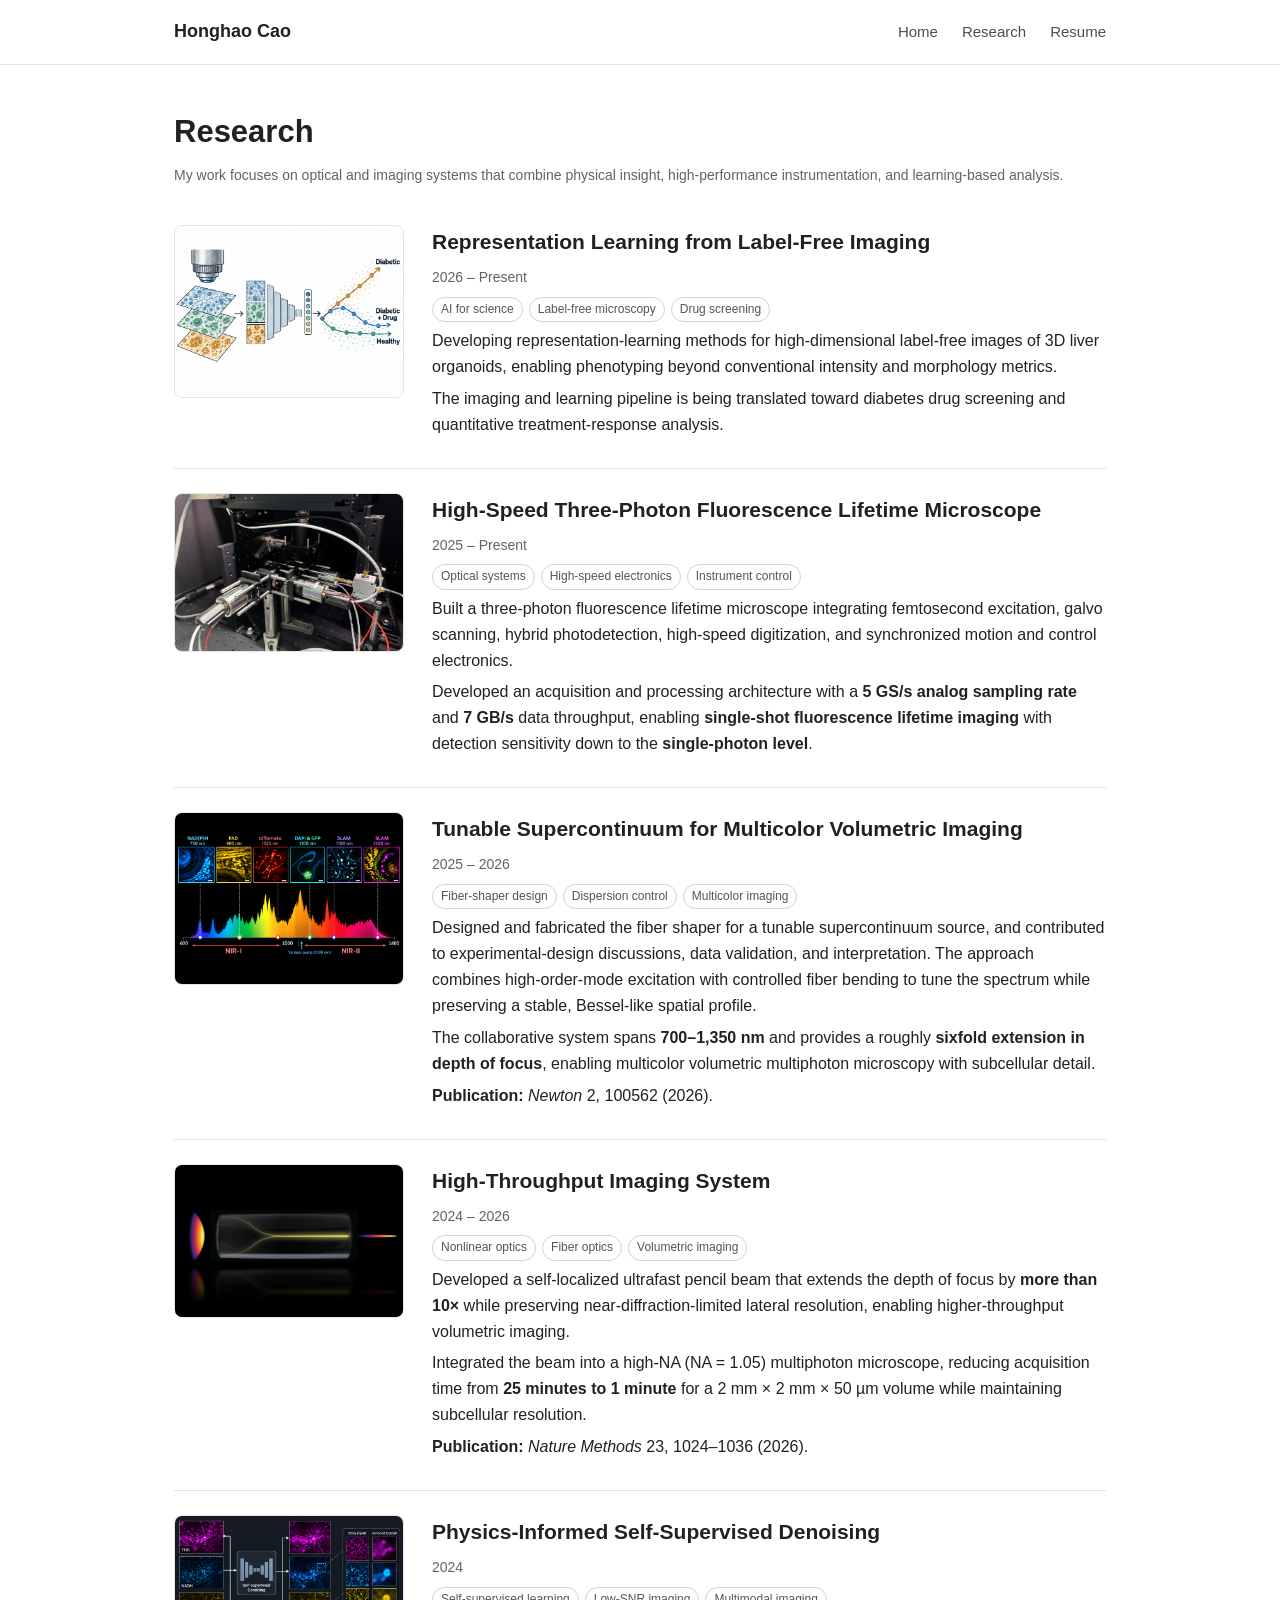
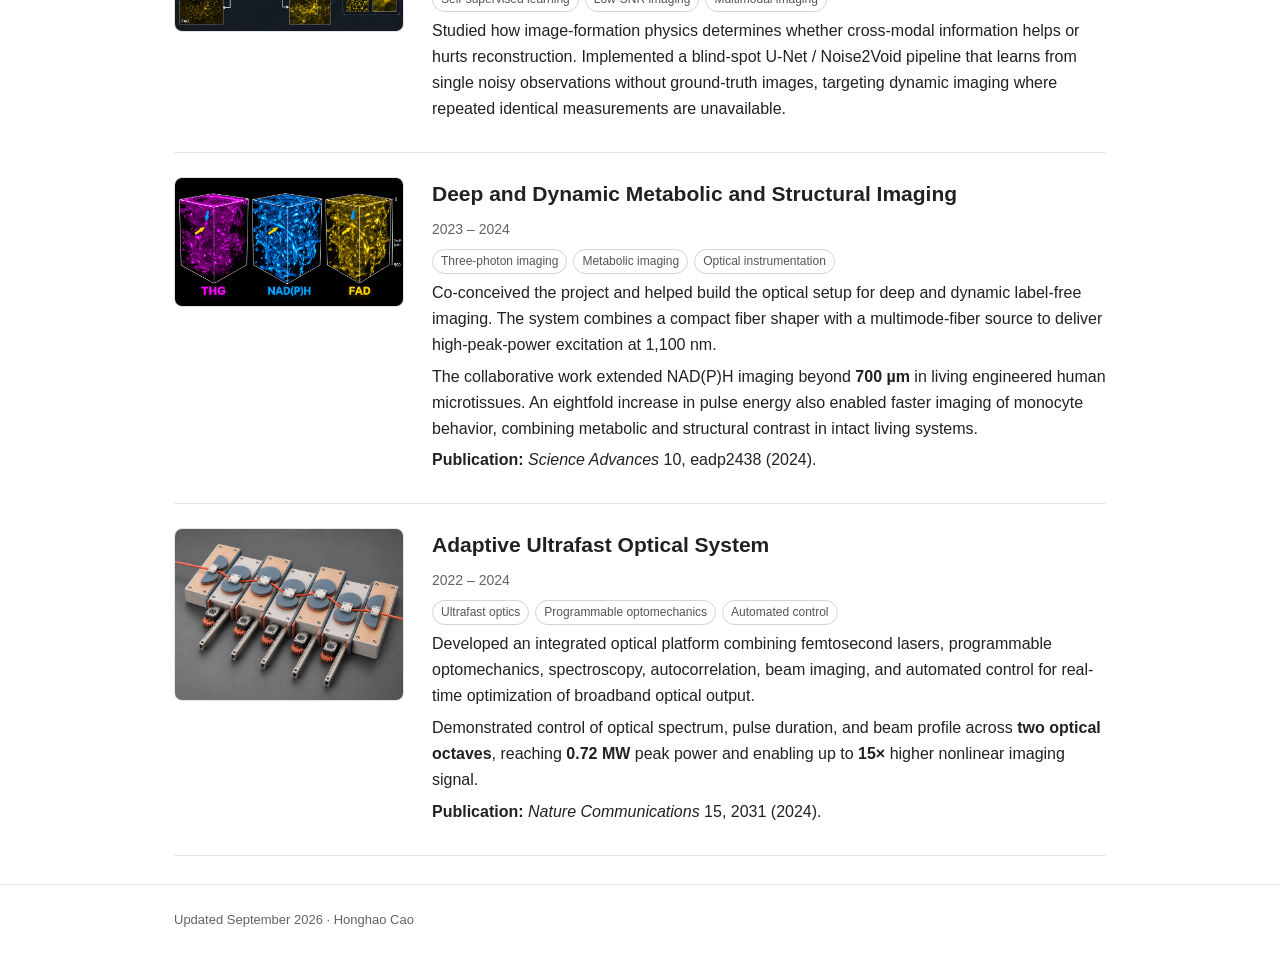
==== research.html @ 286f8673 "Initial website" ====
<!doctype html><html lang="en"><head><meta charset="utf-8"><meta name="viewport" content="width=device-width,initial-scale=1"><meta name="description" content="Research by Honghao Cao, an MIT EECS PhD Candidate developing optical and imaging systems, precision instruments, and learning-based imaging methods."><title>Research | Honghao Cao</title><link rel="stylesheet" href="assets/style.css"></head><body><header><div class="wrap nav"><a class="brand" href="index.html">Honghao Cao</a><nav><a href="index.html">Home</a><a href="research.html">Research</a><a href="assets/Honghao_Cao_Resume.pdf">Resume</a></nav></div></header><main class="wrap"><h1 class="page-title">Research</h1><p class="small">My work focuses on optical and imaging systems that combine physical insight, high-performance instrumentation, and learning-based analysis.</p>
<div class="project" id="repr"><img src="assets/representation.png" alt="Representation learning for label-free microscopy" loading="lazy"><div><h2>Representation Learning from Label-Free Imaging</h2><p class="small">2026 – Present</p><p><span class="tag">AI for science</span><span class="tag">Label-free microscopy</span><span class="tag">Drug screening</span></p><p>Developing representation-learning methods for high-dimensional label-free images of 3D liver organoids, enabling phenotyping beyond conventional intensity and morphology metrics.</p><p>The imaging and learning pipeline is being translated toward diabetes drug screening and quantitative treatment-response analysis.</p></div></div>
<div class="project" id="flim"><img src="assets/flim.jpg" alt="High-speed three-photon fluorescence lifetime microscope" loading="lazy"><div><h2>High-Speed Three-Photon Fluorescence Lifetime Microscope</h2><p class="small">2025 – Present</p><p><span class="tag">Optical systems</span><span class="tag">High-speed electronics</span><span class="tag">Instrument control</span></p><p>Built a three-photon fluorescence lifetime microscope integrating femtosecond excitation, galvo scanning, hybrid photodetection, high-speed digitization, and synchronized motion and control electronics.</p><p>Developed an acquisition and processing architecture with a <strong>5 GS/s analog sampling rate</strong> and <strong>7 GB/s</strong> data throughput, enabling <strong>single-shot fluorescence lifetime imaging</strong> with detection sensitivity down to the <strong>single-photon level</strong>.</p></div></div>
<div class="project" id="supercontinuum"><div><img src="assets/tunable-supercontinuum.png" alt="Graphical abstract showing bending-controlled spectra and multicolor extended-depth-of-focus imaging" loading="lazy"></div><div><h2>Tunable Supercontinuum for Multicolor Volumetric Imaging</h2><p class="small">2025 – 2026</p><p><span class="tag">Fiber-shaper design</span><span class="tag">Dispersion control</span><span class="tag">Multicolor imaging</span></p><p>Designed and fabricated the fiber shaper for a tunable supercontinuum source, and contributed to experimental-design discussions, data validation, and interpretation. The approach combines high-order-mode excitation with controlled fiber bending to tune the spectrum while preserving a stable, Bessel-like spatial profile.</p><p>The collaborative system spans <strong>700–1,350 nm</strong> and provides a roughly <strong>sixfold extension in depth of focus</strong>, enabling multicolor volumetric multiphoton microscopy with subcellular detail.</p><p><strong>Publication:</strong> <em>Newton</em> 2, 100562 (2026).</p></div></div>
<div class="project" id="pencil"><img src="assets/pencil-beam.png" alt="Self-localized ultrafast pencil beam" loading="lazy"><div><h2>High-Throughput Imaging System</h2><p class="small">2024 – 2026</p><p><span class="tag">Nonlinear optics</span><span class="tag">Fiber optics</span><span class="tag">Volumetric imaging</span></p><p>Developed a self-localized ultrafast pencil beam that extends the depth of focus by <strong>more than 10×</strong> while preserving near-diffraction-limited lateral resolution, enabling higher-throughput volumetric imaging.</p><p>Integrated the beam into a high-NA (NA = 1.05) multiphoton microscope, reducing acquisition time from <strong>25 minutes to 1 minute</strong> for a 2 mm × 2 mm × 50 µm volume while maintaining subcellular resolution.</p><p><strong>Publication:</strong> <em>Nature Methods</em> 23, 1024–1036 (2026).</p></div></div>
<div class="project" id="denoising"><img src="assets/denoising.png" alt="Physics-informed self-supervised denoising" loading="lazy"><div><h2>Physics-Informed Self-Supervised Denoising</h2><p class="small">2024</p><p><span class="tag">Self-supervised learning</span><span class="tag">Low-SNR imaging</span><span class="tag">Multimodal imaging</span></p><p>Studied how image-formation physics determines whether cross-modal information helps or hurts reconstruction. Implemented a blind-spot U-Net / Noise2Void pipeline that learns from single noisy observations without ground-truth images, targeting dynamic imaging where repeated identical measurements are unavailable.</p></div></div>
<div class="project" id="deep-metabolic"><div><img src="assets/deep-metabolic-imaging.png" alt="Fiber-based excitation system and label-free metabolic and structural images" loading="lazy"></div><div><h2>Deep and Dynamic Metabolic and Structural Imaging</h2><p class="small">2023 – 2024</p><p><span class="tag">Three-photon imaging</span><span class="tag">Metabolic imaging</span><span class="tag">Optical instrumentation</span></p><p>Co-conceived the project and helped build the optical setup for deep and dynamic label-free imaging. The system combines a compact fiber shaper with a multimode-fiber source to deliver high-peak-power excitation at 1,100 nm.</p><p>The collaborative work extended NAD(P)H imaging beyond <strong>700 µm</strong> in living engineered human microtissues. An eightfold increase in pulse energy also enabled faster imaging of monocyte behavior, combining metabolic and structural contrast in intact living systems.</p><p><strong>Publication:</strong> <em>Science Advances</em> 10, eadp2438 (2024).</p></div></div>
<div class="project" id="adaptive"><img src="assets/fiber-shaper.png" alt="Programmable fiber-shaping optical platform" loading="lazy"><div><h2>Adaptive Ultrafast Optical System</h2><p class="small">2022 – 2024</p><p><span class="tag">Ultrafast optics</span><span class="tag">Programmable optomechanics</span><span class="tag">Automated control</span></p><p>Developed an integrated optical platform combining femtosecond lasers, programmable optomechanics, spectroscopy, autocorrelation, beam imaging, and automated control for real-time optimization of broadband optical output.</p><p>Demonstrated control of optical spectrum, pulse duration, and beam profile across <strong>two optical octaves</strong>, reaching <strong>0.72 MW</strong> peak power and enabling up to <strong>15×</strong> higher nonlinear imaging signal.</p><p><strong>Publication:</strong> <em>Nature Communications</em> 15, 2031 (2024).</p></div></div>
</main><footer class="footer"><div class="wrap">Updated September 2026 · Honghao Cao</div></footer></body></html>
---- assets/style.css ----
:root{--ink:#202124;--muted:#5f6368;--line:#e1e4e8;--link:#1a5fb4;--bg:#fff;--soft:#f7f8fa;--max:980px}
*{box-sizing:border-box} html{scroll-behavior:smooth} body{margin:0;background:var(--bg);color:var(--ink);font:16px/1.62 -apple-system,BlinkMacSystemFont,"Segoe UI",Roboto,Helvetica,Arial,sans-serif}
a{color:var(--link);text-decoration:none}a:hover{text-decoration:underline}.wrap{max-width:var(--max);margin:auto;padding:0 24px}
header{border-bottom:1px solid var(--line);background:rgba(255,255,255,.96);position:sticky;top:0;z-index:10}.nav{height:64px;display:flex;align-items:center;justify-content:space-between}.brand{font-size:18px;font-weight:650;color:var(--ink)}nav a{color:#4b4f52;margin-left:24px;font-size:15px}.hero{display:grid;grid-template-columns:230px 1fr;gap:44px;padding:56px 0 26px}.portrait{width:220px;border-radius:10px;border:1px solid var(--line)}h1{font-size:34px;line-height:1.2;margin:0 0 6px;font-weight:680}.subtitle{color:var(--muted);font-size:18px;margin-bottom:22px}.lead p{margin:0 0 13px}.links{display:flex;flex-wrap:wrap;gap:16px;margin:18px 0 8px}.links a{font-weight:550}.callout{margin-top:18px;padding:12px 14px;border-left:3px solid #80868b;background:var(--soft)}
section{padding:28px 0}.section-title{font-size:25px;margin:0 0 18px;font-weight:650}.cards{display:grid;grid-template-columns:repeat(3,1fr);gap:16px}.card{border:1px solid var(--line);border-radius:9px;overflow:hidden;background:#fff}.card img{width:100%;display:block;aspect-ratio:1.7/1;object-fit:cover}.card-body{padding:14px}.card h3{color:#000;font-size:17px;margin:0 0 6px}.card p{font-size:14px;color:var(--muted);margin:0}.news{margin:0;padding-left:21px}.news li{margin:9px 0;padding-left:98px;position:relative}.news .date{position:absolute;left:0;top:0;width:82px;white-space:nowrap;color:var(--muted);font-variant-numeric:tabular-nums}.news-text{display:block;overflow-wrap:anywhere}.pub{padding:15px 0;border-bottom:1px solid var(--line)}.pub:first-child{border-top:1px solid var(--line)}.pub-title{font-weight:620}.meta{color:var(--muted);font-size:14px}.tag{display:inline-block;border:1px solid #cfd4d9;border-radius:999px;padding:2px 8px;margin-right:6px;font-size:12px;color:#555}.page-title{font-size:31px;margin:48px 0 8px}.project{display:grid;grid-template-columns:230px 1fr;gap:28px;padding:24px 0;border-bottom:1px solid var(--line)}.project img{width:230px;border:1px solid var(--line);border-radius:8px}.project h2{margin:0 0 7px;font-size:21px}.project p{margin:6px 0}.footer{border-top:1px solid var(--line);color:var(--muted);font-size:13px;padding:24px 0 36px;margin-top:28px}.small{font-size:14px;color:var(--muted)}
@media(max-width:760px){.hero{grid-template-columns:1fr;gap:22px;padding-top:34px}.portrait{width:180px}.cards{grid-template-columns:1fr}.project{grid-template-columns:1fr}.project img{width:100%}nav a{margin-left:14px}.nav{height:auto;padding:14px 0;align-items:flex-start;gap:14px}nav{text-align:right}h1{font-size:30px}}
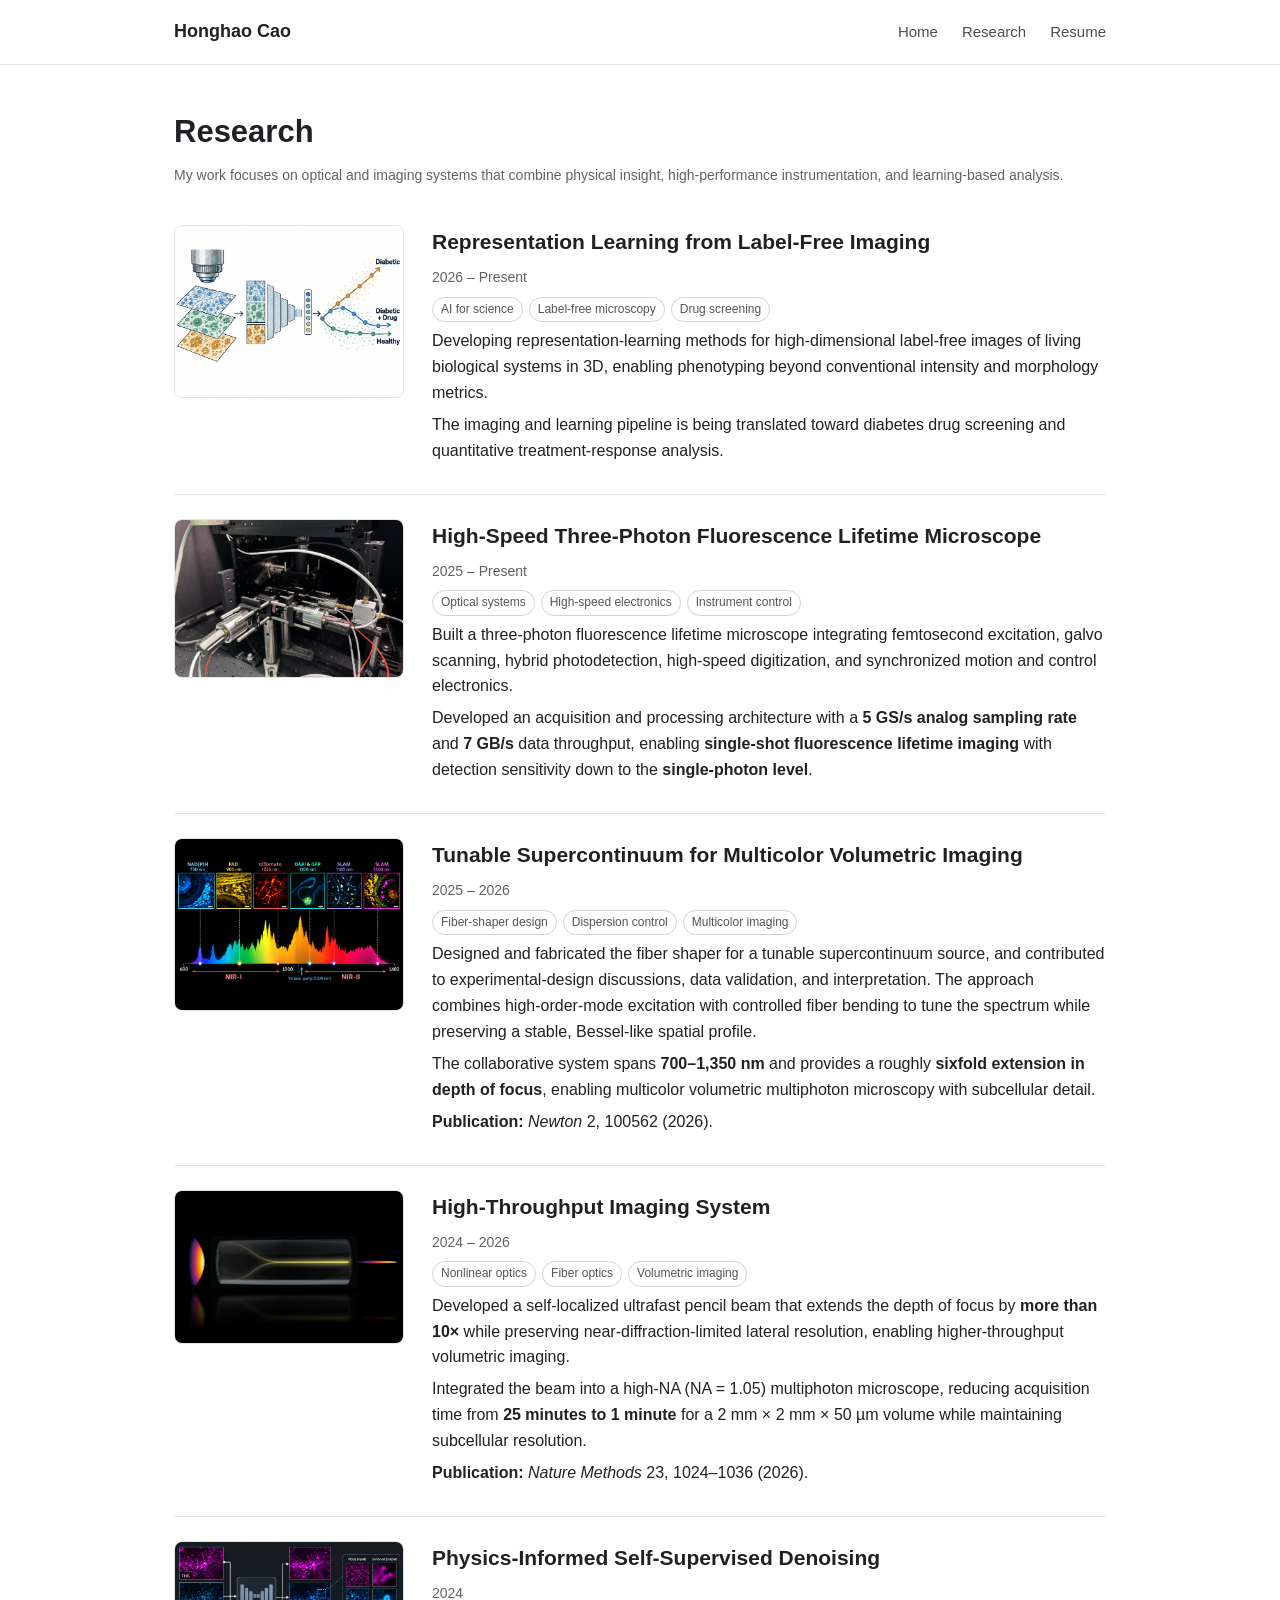
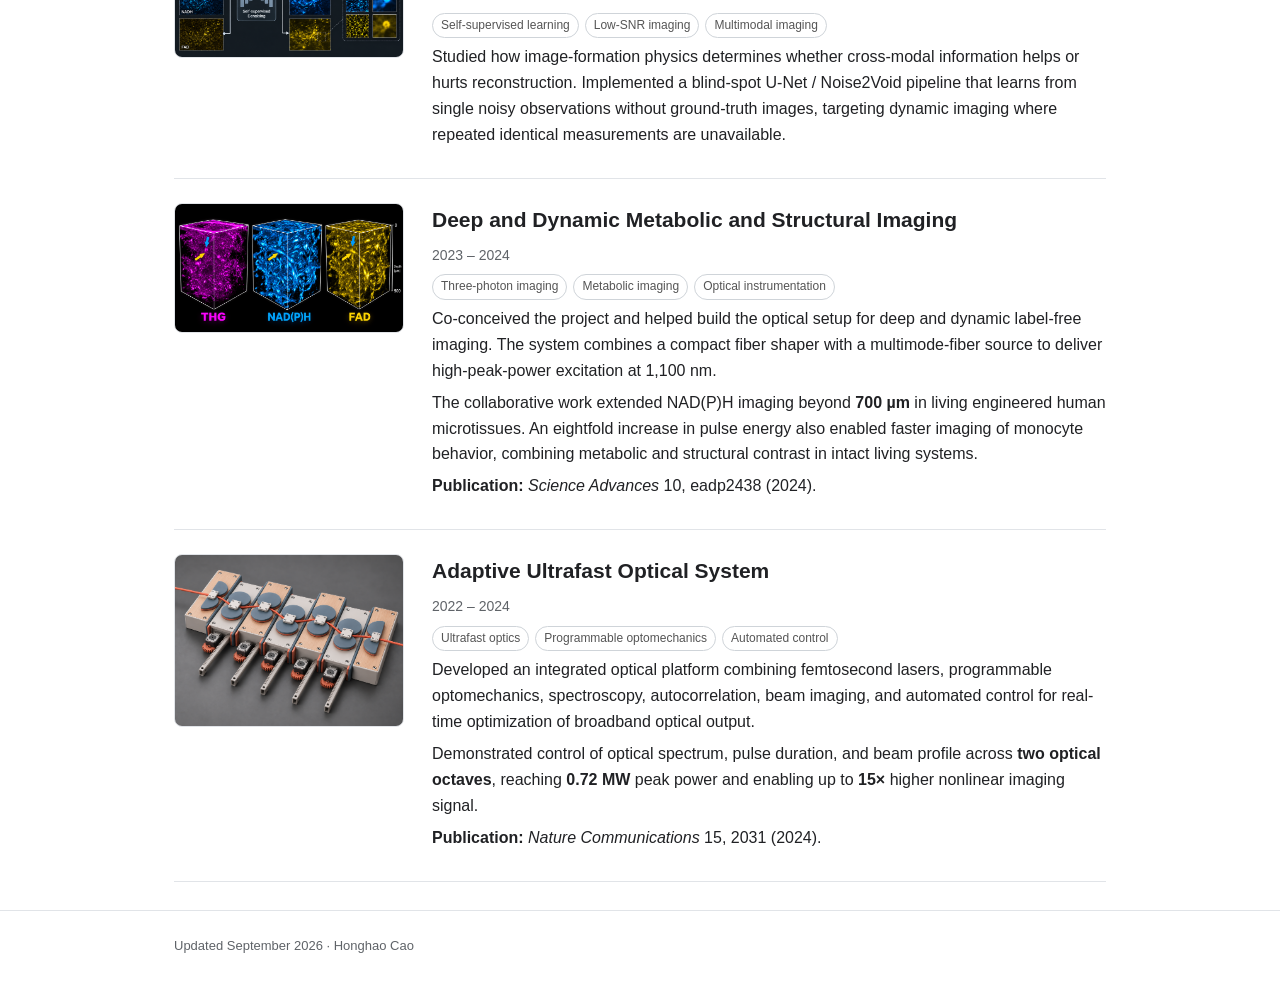
==== commit 2572a4d6: "Generalize biological system description" ====
--- a/research.html
+++ b/research.html
@@ -1,5 +1,5 @@
 <!doctype html><html lang="en"><head><meta charset="utf-8"><meta name="viewport" content="width=device-width,initial-scale=1"><meta name="description" content="Research by Honghao Cao, an MIT EECS PhD Candidate developing optical and imaging systems, precision instruments, and learning-based imaging methods."><title>Research | Honghao Cao</title><link rel="stylesheet" href="assets/style.css"></head><body><header><div class="wrap nav"><a class="brand" href="index.html">Honghao Cao</a><nav><a href="index.html">Home</a><a href="research.html">Research</a><a href="assets/Honghao_Cao_Resume.pdf">Resume</a></nav></div></header><main class="wrap"><h1 class="page-title">Research</h1><p class="small">My work focuses on optical and imaging systems that combine physical insight, high-performance instrumentation, and learning-based analysis.</p>
-<div class="project" id="repr"><img src="assets/representation.png" alt="Representation learning for label-free microscopy" loading="lazy"><div><h2>Representation Learning from Label-Free Imaging</h2><p class="small">2026 – Present</p><p><span class="tag">AI for science</span><span class="tag">Label-free microscopy</span><span class="tag">Drug screening</span></p><p>Developing representation-learning methods for high-dimensional label-free images of 3D liver organoids, enabling phenotyping beyond conventional intensity and morphology metrics.</p><p>The imaging and learning pipeline is being translated toward diabetes drug screening and quantitative treatment-response analysis.</p></div></div>
+<div class="project" id="repr"><img src="assets/representation.png" alt="Representation learning for label-free microscopy" loading="lazy"><div><h2>Representation Learning from Label-Free Imaging</h2><p class="small">2026 – Present</p><p><span class="tag">AI for science</span><span class="tag">Label-free microscopy</span><span class="tag">Drug screening</span></p><p>Developing representation-learning methods for high-dimensional label-free images of living biological systems in 3D, enabling phenotyping beyond conventional intensity and morphology metrics.</p><p>The imaging and learning pipeline is being translated toward diabetes drug screening and quantitative treatment-response analysis.</p></div></div>
 <div class="project" id="flim"><img src="assets/flim.jpg" alt="High-speed three-photon fluorescence lifetime microscope" loading="lazy"><div><h2>High-Speed Three-Photon Fluorescence Lifetime Microscope</h2><p class="small">2025 – Present</p><p><span class="tag">Optical systems</span><span class="tag">High-speed electronics</span><span class="tag">Instrument control</span></p><p>Built a three-photon fluorescence lifetime microscope integrating femtosecond excitation, galvo scanning, hybrid photodetection, high-speed digitization, and synchronized motion and control electronics.</p><p>Developed an acquisition and processing architecture with a <strong>5 GS/s analog sampling rate</strong> and <strong>7 GB/s</strong> data throughput, enabling <strong>single-shot fluorescence lifetime imaging</strong> with detection sensitivity down to the <strong>single-photon level</strong>.</p></div></div>
 <div class="project" id="supercontinuum"><div><img src="assets/tunable-supercontinuum.png" alt="Graphical abstract showing bending-controlled spectra and multicolor extended-depth-of-focus imaging" loading="lazy"></div><div><h2>Tunable Supercontinuum for Multicolor Volumetric Imaging</h2><p class="small">2025 – 2026</p><p><span class="tag">Fiber-shaper design</span><span class="tag">Dispersion control</span><span class="tag">Multicolor imaging</span></p><p>Designed and fabricated the fiber shaper for a tunable supercontinuum source, and contributed to experimental-design discussions, data validation, and interpretation. The approach combines high-order-mode excitation with controlled fiber bending to tune the spectrum while preserving a stable, Bessel-like spatial profile.</p><p>The collaborative system spans <strong>700–1,350 nm</strong> and provides a roughly <strong>sixfold extension in depth of focus</strong>, enabling multicolor volumetric multiphoton microscopy with subcellular detail.</p><p><strong>Publication:</strong> <em>Newton</em> 2, 100562 (2026).</p></div></div>
 <div class="project" id="pencil"><img src="assets/pencil-beam.png" alt="Self-localized ultrafast pencil beam" loading="lazy"><div><h2>High-Throughput Imaging System</h2><p class="small">2024 – 2026</p><p><span class="tag">Nonlinear optics</span><span class="tag">Fiber optics</span><span class="tag">Volumetric imaging</span></p><p>Developed a self-localized ultrafast pencil beam that extends the depth of focus by <strong>more than 10×</strong> while preserving near-diffraction-limited lateral resolution, enabling higher-throughput volumetric imaging.</p><p>Integrated the beam into a high-NA (NA = 1.05) multiphoton microscope, reducing acquisition time from <strong>25 minutes to 1 minute</strong> for a 2 mm × 2 mm × 50 µm volume while maintaining subcellular resolution.</p><p><strong>Publication:</strong> <em>Nature Methods</em> 23, 1024–1036 (2026).</p></div></div>
